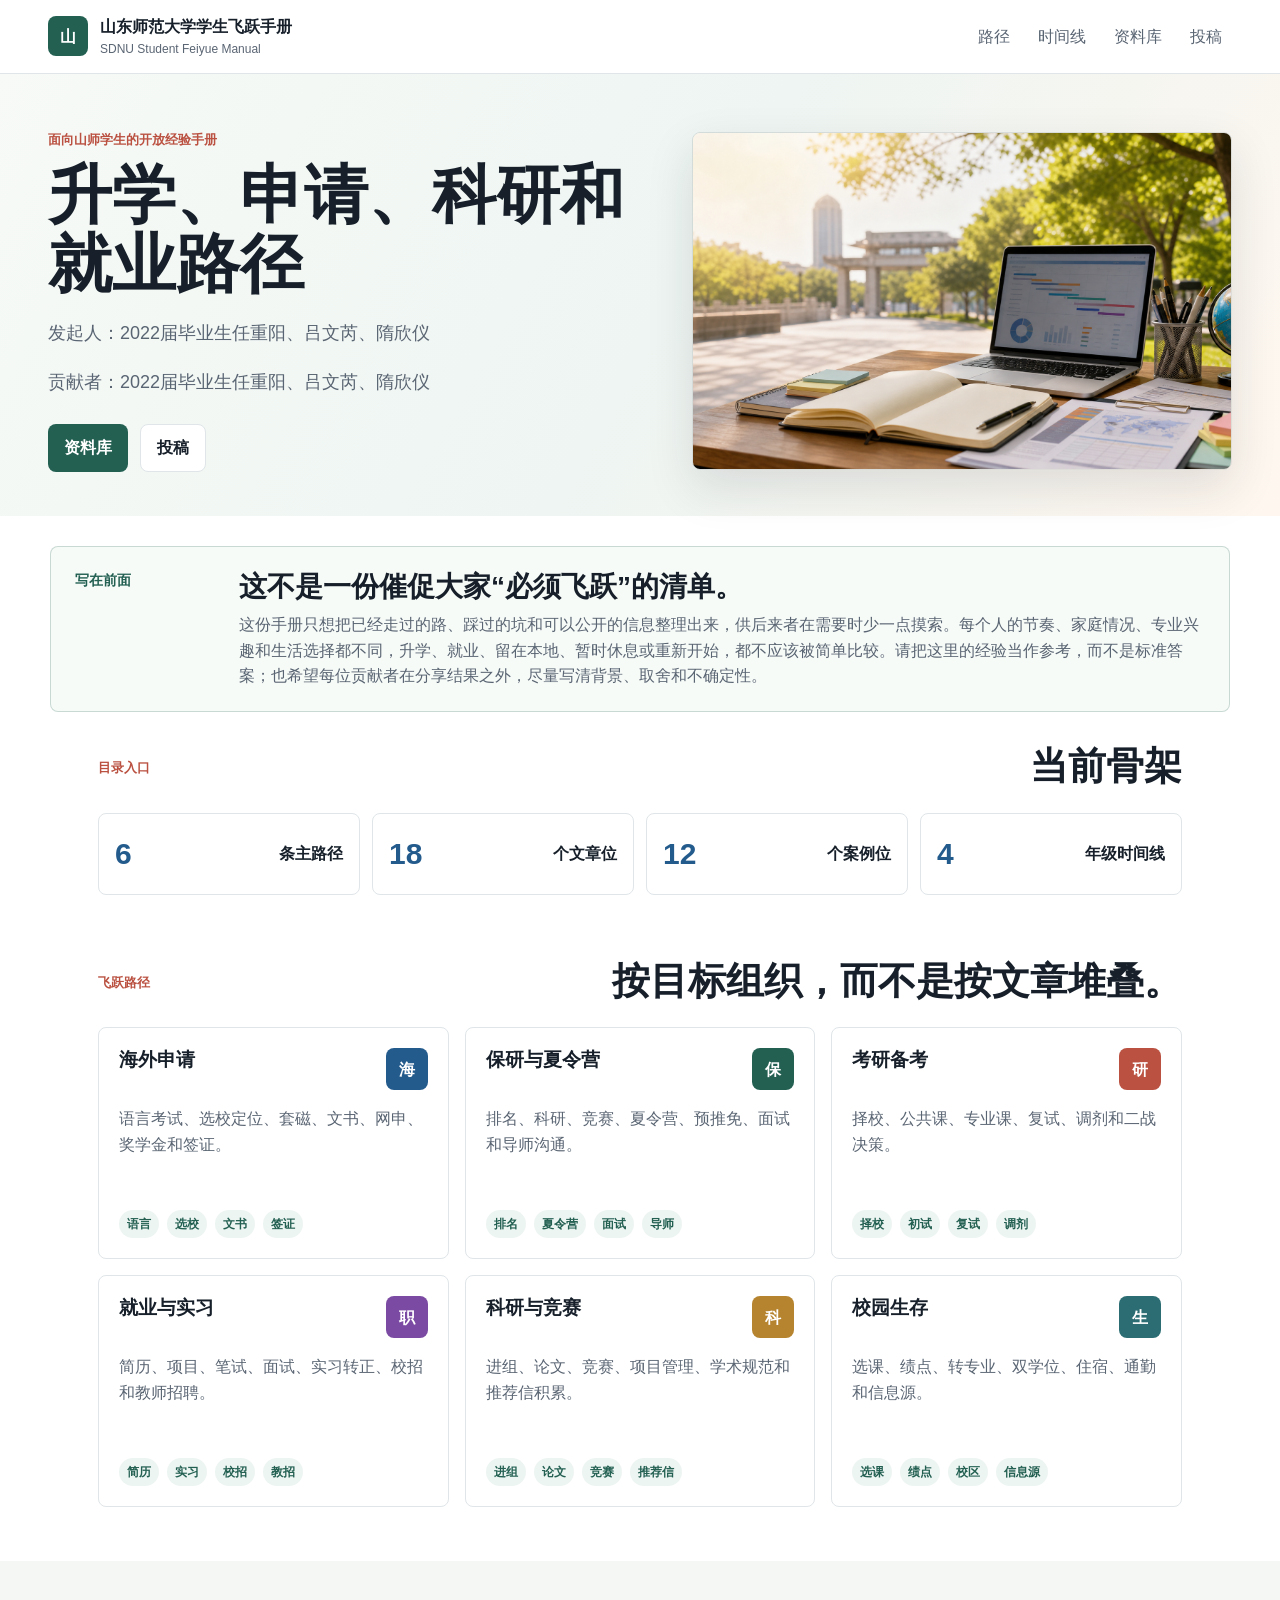
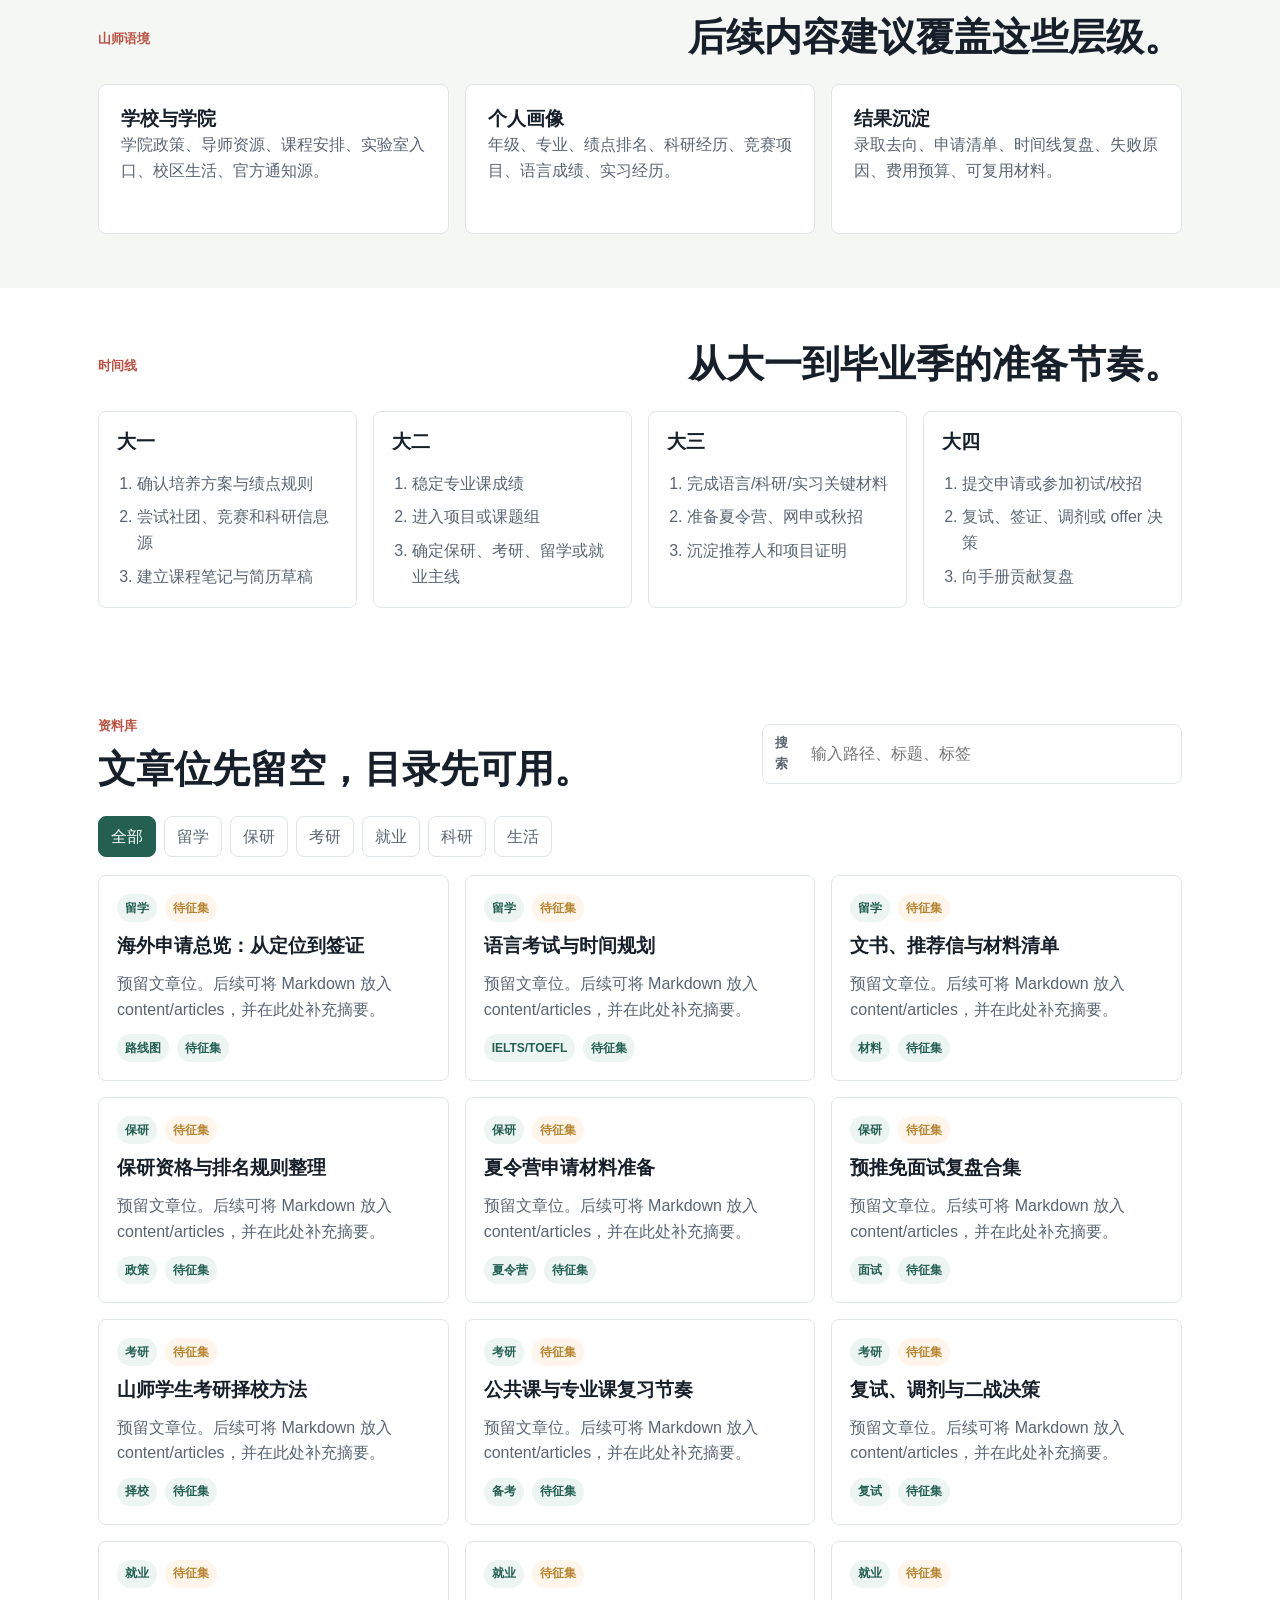
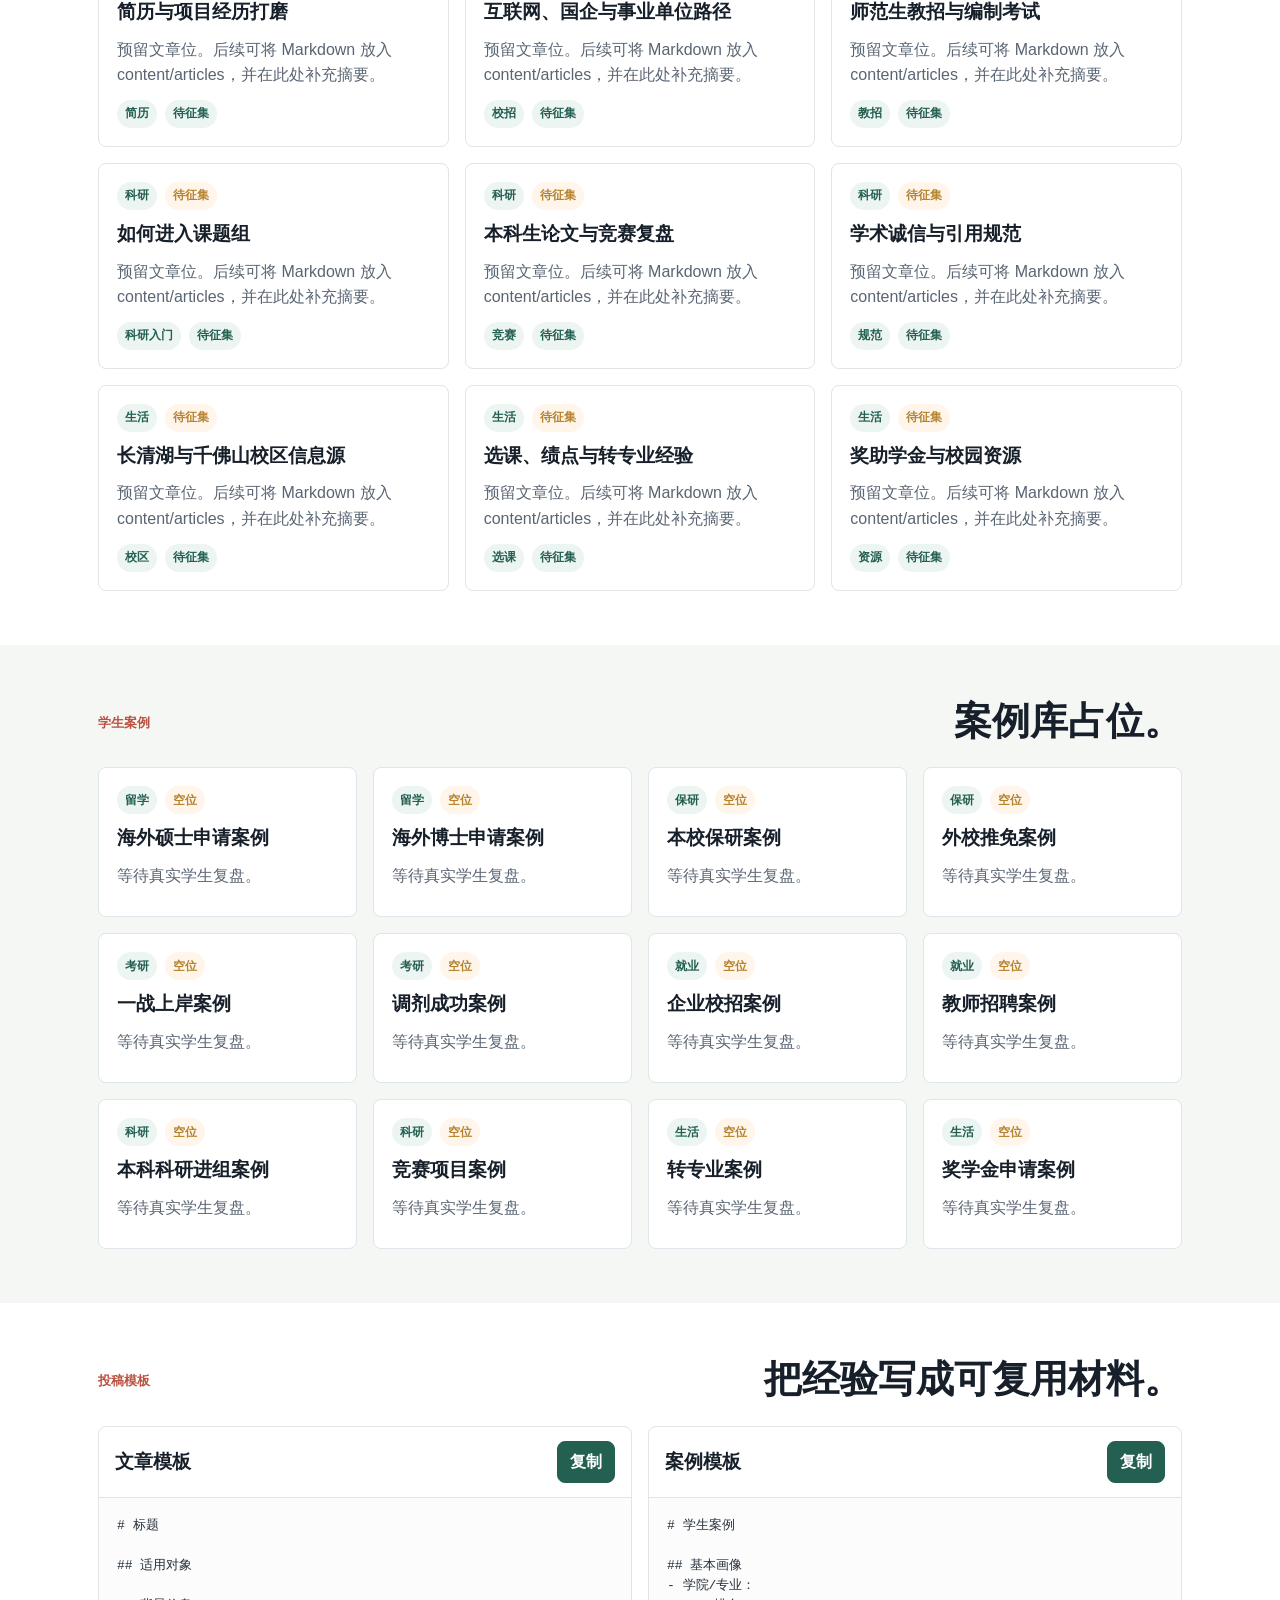
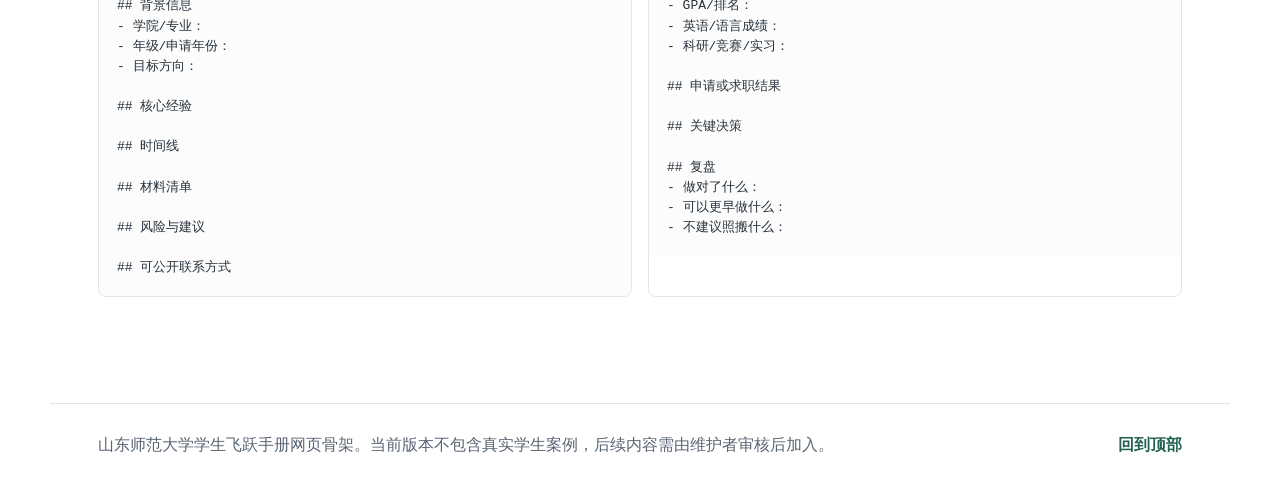
==== index.html @ 23ca15ba "Initial commit" ====
<!doctype html>
<html lang="zh-CN">
  <head>
    <meta charset="utf-8">
    <meta name="viewport" content="width=device-width, initial-scale=1">
    <title>山东师范大学学生飞跃手册</title>
    <meta name="description" content="面向山东师范大学学生的升学、留学、保研、考研、就业与科研经验手册。">
    <link rel="stylesheet" href="./css/styles.css">
  </head>
  <body>
    <header class="site-header">
      <a class="brand" href="#top" aria-label="山东师范大学学生飞跃手册首页">
        <span class="brand-mark" aria-hidden="true">山</span>
        <span>
          <strong>山东师范大学学生飞跃手册</strong>
          <small>SDNU Student Feiyue Manual</small>
        </span>
      </a>
      <nav class="main-nav" aria-label="主导航">
        <a href="#paths">路径</a>
        <a href="#timeline">时间线</a>
        <a href="#library">资料库</a>
        <a href="#contribute">投稿</a>
      </nav>
    </header>

    <main id="top">
      <section class="intro-band" aria-labelledby="intro-title">
        <div class="intro-copy">
          <p class="eyebrow">面向山师学生的开放经验手册</p>
          <h1 id="intro-title">升学、申请、科研和就业路径</h1>
          <p class="intro-text">发起人：2022届毕业生任重阳、吕文芮、隋欣仪</p>
          <p class="intro-text">贡献者：2022届毕业生任重阳、吕文芮、隋欣仪</p>
          <div class="intro-actions" aria-label="快捷入口">
            <a class="primary-action" href="#library">资料库</a>
            <a class="secondary-action" href="#contribute">投稿</a>
          </div>
        </div>
        <figure class="intro-media">
          <img src="./assets/cover.png" alt="桌面上摊开的笔记本、申请材料和电脑时间线。">
        </figure>
      </section>

      <section class="home-note" aria-labelledby="home-note-title">
        <div class="home-note-label">写在前面</div>
        <div>
          <h2 id="home-note-title">这不是一份催促大家“必须飞跃”的清单。</h2>
          <p>这份手册只想把已经走过的路、踩过的坑和可以公开的信息整理出来，供后来者在需要时少一点摸索。每个人的节奏、家庭情况、专业兴趣和生活选择都不同，升学、就业、留在本地、暂时休息或重新开始，都不应该被简单比较。请把这里的经验当作参考，而不是标准答案；也希望每位贡献者在分享结果之外，尽量写清背景、取舍和不确定性。</p>
        </div>
      </section>

      <section class="quick-index" aria-labelledby="quick-title">
        <div class="section-heading">
          <p class="eyebrow">目录入口</p>
          <h2 id="quick-title">当前骨架</h2>
        </div>
        <div class="index-grid">
          <a href="#paths"><span>6</span>条主路径</a>
          <a href="#library"><span>18</span>个文章位</a>
          <a href="#cases"><span>12</span>个案例位</a>
          <a href="#timeline"><span>4</span>年级时间线</a>
        </div>
      </section>

      <section id="paths" class="content-band" aria-labelledby="paths-title">
        <div class="section-heading">
          <p class="eyebrow">飞跃路径</p>
          <h2 id="paths-title">按目标组织，而不是按文章堆叠。</h2>
        </div>
        <div class="path-grid" id="pathGrid"></div>
      </section>

      <section class="content-band muted-band" aria-labelledby="map-title">
        <div class="section-heading">
          <p class="eyebrow">山师语境</p>
          <h2 id="map-title">后续内容建议覆盖这些层级。</h2>
        </div>
        <div class="manual-map">
          <article>
            <h3>学校与学院</h3>
            <p>学院政策、导师资源、课程安排、实验室入口、校区生活、官方通知源。</p>
          </article>
          <article>
            <h3>个人画像</h3>
            <p>年级、专业、绩点排名、科研经历、竞赛项目、语言成绩、实习经历。</p>
          </article>
          <article>
            <h3>结果沉淀</h3>
            <p>录取去向、申请清单、时间线复盘、失败原因、费用预算、可复用材料。</p>
          </article>
        </div>
      </section>

      <section id="timeline" class="content-band" aria-labelledby="timeline-title">
        <div class="section-heading">
          <p class="eyebrow">时间线</p>
          <h2 id="timeline-title">从大一到毕业季的准备节奏。</h2>
        </div>
        <div class="timeline-grid" id="timelineGrid"></div>
      </section>

      <section id="library" class="content-band" aria-labelledby="library-title">
        <div class="section-heading library-heading">
          <div>
            <p class="eyebrow">资料库</p>
            <h2 id="library-title">文章位先留空，目录先可用。</h2>
          </div>
          <label class="search-field">
            <span>搜索</span>
            <input id="searchInput" type="search" placeholder="输入路径、标题、标签" autocomplete="off">
          </label>
        </div>
        <div class="segmented" role="tablist" aria-label="资料筛选">
          <button class="segment is-active" type="button" data-filter="all">全部</button>
          <button class="segment" type="button" data-filter="留学">留学</button>
          <button class="segment" type="button" data-filter="保研">保研</button>
          <button class="segment" type="button" data-filter="考研">考研</button>
          <button class="segment" type="button" data-filter="就业">就业</button>
          <button class="segment" type="button" data-filter="科研">科研</button>
          <button class="segment" type="button" data-filter="生活">生活</button>
        </div>
        <div class="article-grid" id="articleGrid"></div>
      </section>

      <section id="cases" class="content-band muted-band" aria-labelledby="cases-title">
        <div class="section-heading">
          <p class="eyebrow">学生案例</p>
          <h2 id="cases-title">案例库占位。</h2>
        </div>
        <div class="case-grid" id="caseGrid"></div>
      </section>

      <section id="contribute" class="content-band contribute-band" aria-labelledby="contribute-title">
        <div class="section-heading">
          <p class="eyebrow">投稿模板</p>
          <h2 id="contribute-title">把经验写成可复用材料。</h2>
        </div>
        <div class="template-grid">
          <article class="template-panel">
            <div class="template-title">
              <h3>文章模板</h3>
              <button type="button" class="copy-button" data-template="articleTemplate">复制</button>
            </div>
            <pre id="articleTemplate"># 标题

## 适用对象

## 背景信息
- 学院/专业：
- 年级/申请年份：
- 目标方向：

## 核心经验

## 时间线

## 材料清单

## 风险与建议

## 可公开联系方式
</pre>
          </article>
          <article class="template-panel">
            <div class="template-title">
              <h3>案例模板</h3>
              <button type="button" class="copy-button" data-template="caseTemplate">复制</button>
            </div>
            <pre id="caseTemplate"># 学生案例

## 基本画像
- 学院/专业：
- GPA/排名：
- 英语/语言成绩：
- 科研/竞赛/实习：

## 申请或求职结果

## 关键决策

## 复盘
- 做对了什么：
- 可以更早做什么：
- 不建议照搬什么：
</pre>
          </article>
        </div>
        <p class="copy-status" id="copyStatus" role="status" aria-live="polite"></p>
      </section>
    </main>

    <footer class="site-footer">
      <p>山东师范大学学生飞跃手册网页骨架。当前版本不包含真实学生案例，后续内容需由维护者审核后加入。</p>
      <a href="#top">回到顶部</a>
    </footer>

    <script src="./js/main.js"></script>
  </body>
</html>
---- css/styles.css ----
:root {
  --ink: #17202a;
  --muted: #5a6573;
  --line: #dfe5e8;
  --paper: #ffffff;
  --soft: #f5f7f4;
  --mist: #edf5f2;
  --green: #236052;
  --blue: #245b8d;
  --coral: #ba5141;
  --gold: #b6842f;
  --shadow: 0 18px 48px rgba(23, 32, 42, 0.12);
}

* {
  box-sizing: border-box;
}

html {
  scroll-behavior: smooth;
}

body {
  margin: 0;
  color: var(--ink);
  background: var(--paper);
  font-family: -apple-system, BlinkMacSystemFont, "Segoe UI", "Microsoft YaHei", sans-serif;
  line-height: 1.6;
}

a {
  color: inherit;
}

button,
input {
  font: inherit;
}

.site-header {
  position: sticky;
  top: 0;
  z-index: 20;
  display: flex;
  align-items: center;
  justify-content: space-between;
  gap: 24px;
  padding: 14px 48px;
  border-bottom: 1px solid var(--line);
  background: rgba(255, 255, 255, 0.92);
  backdrop-filter: blur(16px);
}

.brand {
  display: inline-flex;
  align-items: center;
  gap: 12px;
  text-decoration: none;
  min-width: 0;
}

.brand-mark {
  display: grid;
  width: 40px;
  height: 40px;
  place-items: center;
  border-radius: 8px;
  background: var(--green);
  color: #fff;
  font-weight: 800;
}

.brand strong,
.brand small {
  display: block;
}

.brand strong {
  font-size: 16px;
  letter-spacing: 0;
  white-space: nowrap;
}

.brand small {
  color: var(--muted);
  font-size: 12px;
}

.main-nav {
  display: flex;
  gap: 8px;
  align-items: center;
}

.main-nav a {
  padding: 8px 10px;
  color: var(--muted);
  text-decoration: none;
  border-radius: 6px;
}

.main-nav a:hover,
.main-nav a:focus-visible {
  color: var(--ink);
  background: var(--mist);
}

.intro-band {
  display: grid;
  grid-template-columns: minmax(0, 0.95fr) minmax(320px, 0.85fr);
  gap: 40px;
  align-items: center;
  padding: 56px 48px 44px;
  background: linear-gradient(120deg, #f7faf7 0%, #eef5f2 52%, #fff7ef 100%);
}

.intro-copy,
.section-heading,
.quick-index,
.content-band,
.site-footer {
  max-width: 1180px;
  margin-inline: auto;
}

.intro-copy {
  width: 100%;
}

.eyebrow {
  margin: 0 0 10px;
  color: var(--coral);
  font-size: 13px;
  font-weight: 800;
  letter-spacing: 0;
}

h1,
h2,
h3,
p {
  overflow-wrap: anywhere;
}

h1 {
  margin: 0;
  max-width: 780px;
  font-size: clamp(34px, 5vw, 64px);
  line-height: 1.08;
  letter-spacing: 0;
}

.intro-text {
  max-width: 720px;
  margin: 20px 0 0;
  color: var(--muted);
  font-size: 18px;
}

.intro-actions {
  display: flex;
  flex-wrap: wrap;
  gap: 12px;
  margin-top: 28px;
}

.primary-action,
.secondary-action {
  display: inline-flex;
  align-items: center;
  min-height: 44px;
  padding: 10px 16px;
  border-radius: 8px;
  text-decoration: none;
  font-weight: 800;
}

.primary-action {
  background: var(--green);
  color: #fff;
}

.secondary-action {
  border: 1px solid var(--line);
  background: #fff;
}

.intro-media {
  margin: 0;
  overflow: hidden;
  border: 1px solid rgba(23, 32, 42, 0.12);
  border-radius: 8px;
  box-shadow: var(--shadow);
  aspect-ratio: 16 / 10;
}

.intro-media img {
  width: 100%;
  height: 100%;
  display: block;
  object-fit: cover;
}

.quick-index {
  padding: 32px 48px 10px;
}

.home-note {
  display: grid;
  grid-template-columns: 140px minmax(0, 1fr);
  gap: 24px;
  max-width: 1180px;
  margin: 30px auto 0;
  padding: 22px 24px;
  border: 1px solid rgba(35, 96, 82, 0.22);
  border-radius: 8px;
  background: #f7fbf8;
}

.home-note-label {
  color: var(--green);
  font-size: 14px;
  font-weight: 900;
}

.home-note h2 {
  margin: 0 0 8px;
  font-size: clamp(20px, 2.2vw, 28px);
  line-height: 1.25;
  letter-spacing: 0;
}

.home-note p {
  margin: 0;
  color: var(--muted);
}

.section-heading {
  display: flex;
  align-items: end;
  justify-content: space-between;
  gap: 24px;
  margin-bottom: 24px;
}

.section-heading h2 {
  margin: 0;
  font-size: clamp(26px, 3vw, 38px);
  line-height: 1.18;
  letter-spacing: 0;
}

.index-grid {
  display: grid;
  grid-template-columns: repeat(4, minmax(0, 1fr));
  gap: 12px;
}

.index-grid a {
  display: flex;
  align-items: center;
  justify-content: space-between;
  min-height: 82px;
  padding: 16px;
  border: 1px solid var(--line);
  border-radius: 8px;
  background: #fff;
  text-decoration: none;
  font-weight: 800;
}

.index-grid span {
  color: var(--blue);
  font-size: 30px;
  line-height: 1;
}

.content-band {
  padding: 54px 48px;
}

.muted-band {
  max-width: none;
  padding-inline: 0;
  background: var(--soft);
}

.muted-band > .section-heading,
.muted-band > .manual-map,
.muted-band > .case-grid {
  max-width: 1180px;
  margin-inline: auto;
  padding-inline: 48px;
}

.path-grid,
.article-grid,
.case-grid,
.timeline-grid,
.manual-map,
.template-grid {
  display: grid;
  gap: 16px;
}

.path-grid {
  grid-template-columns: repeat(3, minmax(0, 1fr));
}

.path-card,
.article-card,
.case-card,
.timeline-card,
.manual-map article,
.template-panel {
  border: 1px solid var(--line);
  border-radius: 8px;
  background: #fff;
}

.path-card {
  min-height: 232px;
  padding: 20px;
  display: flex;
  flex-direction: column;
  gap: 16px;
}

.path-card header {
  display: flex;
  justify-content: space-between;
  gap: 12px;
  align-items: start;
}

.path-icon {
  display: grid;
  width: 42px;
  height: 42px;
  place-items: center;
  border-radius: 8px;
  color: #fff;
  font-weight: 900;
}

.path-card h3,
.article-card h3,
.case-card h3,
.timeline-card h3,
.manual-map h3,
.template-panel h3 {
  margin: 0;
  font-size: 19px;
  line-height: 1.3;
  letter-spacing: 0;
}

.path-card p,
.article-card p,
.case-card p,
.manual-map p {
  margin: 0;
  color: var(--muted);
}

.tag-row {
  display: flex;
  flex-wrap: wrap;
  gap: 8px;
  margin-top: auto;
}

.tag {
  display: inline-flex;
  align-items: center;
  min-height: 28px;
  padding: 3px 8px;
  border-radius: 999px;
  background: var(--mist);
  color: var(--green);
  font-size: 12px;
  font-weight: 800;
}

.manual-map {
  grid-template-columns: repeat(3, minmax(0, 1fr));
}

.manual-map article {
  padding: 22px;
  min-height: 150px;
}

.timeline-grid {
  grid-template-columns: repeat(4, minmax(0, 1fr));
}

.timeline-card {
  padding: 18px;
}

.timeline-card ol {
  margin: 16px 0 0;
  padding-left: 20px;
  color: var(--muted);
}

.timeline-card li + li {
  margin-top: 8px;
}

.library-heading {
  align-items: center;
}

.search-field {
  display: flex;
  align-items: center;
  gap: 10px;
  min-width: min(420px, 100%);
  padding: 8px 12px;
  border: 1px solid var(--line);
  border-radius: 8px;
  background: #fff;
}

.search-field span {
  color: var(--muted);
  font-size: 13px;
  font-weight: 800;
}

.search-field input {
  width: 100%;
  min-width: 0;
  border: 0;
  outline: 0;
}

.segmented {
  display: flex;
  flex-wrap: wrap;
  gap: 8px;
  margin-bottom: 18px;
}

.segment {
  min-height: 36px;
  padding: 7px 12px;
  border: 1px solid var(--line);
  border-radius: 8px;
  background: #fff;
  color: var(--muted);
  cursor: pointer;
}

.segment.is-active,
.segment:hover,
.segment:focus-visible {
  border-color: var(--green);
  background: var(--green);
  color: #fff;
}

.article-grid {
  grid-template-columns: repeat(3, minmax(0, 1fr));
}

.article-card,
.case-card {
  padding: 18px;
  min-height: 184px;
  display: flex;
  flex-direction: column;
  gap: 12px;
}

.article-meta,
.case-meta {
  display: flex;
  flex-wrap: wrap;
  gap: 8px;
}

.status {
  display: inline-flex;
  align-items: center;
  min-height: 26px;
  padding: 2px 8px;
  border-radius: 999px;
  background: #fff5ea;
  color: var(--gold);
  font-size: 12px;
  font-weight: 900;
}

.case-grid {
  grid-template-columns: repeat(4, minmax(0, 1fr));
}

.case-card {
  min-height: 150px;
}

.contribute-band {
  padding-bottom: 70px;
}

.template-grid {
  grid-template-columns: repeat(2, minmax(0, 1fr));
}

.template-panel {
  overflow: hidden;
}

.template-title {
  display: flex;
  align-items: center;
  justify-content: space-between;
  gap: 12px;
  padding: 14px 16px;
  border-bottom: 1px solid var(--line);
}

.copy-button {
  min-height: 36px;
  padding: 7px 12px;
  border: 1px solid var(--green);
  border-radius: 8px;
  background: var(--green);
  color: #fff;
  cursor: pointer;
  font-weight: 800;
}

pre {
  margin: 0;
  padding: 18px;
  overflow: auto;
  background: #fbfcfb;
  color: #27313c;
  font-family: "SFMono-Regular", Consolas, "Liberation Mono", monospace;
  font-size: 13px;
  line-height: 1.55;
  white-space: pre-wrap;
}

.copy-status {
  min-height: 24px;
  margin: 12px 0 0;
  color: var(--green);
  font-weight: 800;
}

.site-footer {
  display: flex;
  align-items: center;
  justify-content: space-between;
  gap: 20px;
  padding: 28px 48px 40px;
  border-top: 1px solid var(--line);
  color: var(--muted);
}

.site-footer p {
  margin: 0;
}

.site-footer a {
  font-weight: 800;
  text-decoration: none;
  color: var(--green);
}

@media (max-width: 980px) {
  .site-header {
    align-items: flex-start;
    flex-direction: column;
    padding: 14px 24px;
  }

  .intro-band {
    grid-template-columns: 1fr;
    padding: 40px 24px 32px;
  }

  .content-band,
  .quick-index,
  .home-note,
  .site-footer {
    padding-inline: 24px;
  }

  .home-note {
    margin-inline: 24px;
  }

  .muted-band > .section-heading,
  .muted-band > .manual-map,
  .muted-band > .case-grid {
    padding-inline: 24px;
  }

  .index-grid,
  .home-note,
  .path-grid,
  .article-grid,
  .case-grid,
  .timeline-grid,
  .manual-map,
  .template-grid {
    grid-template-columns: repeat(2, minmax(0, 1fr));
  }
}

@media (max-width: 640px) {
  .brand strong {
    white-space: normal;
  }

  .main-nav {
    width: 100%;
    justify-content: space-between;
  }

  .section-heading,
  .library-heading,
  .site-footer {
    align-items: stretch;
    flex-direction: column;
  }

  .index-grid,
  .path-grid,
  .article-grid,
  .case-grid,
  .timeline-grid,
  .manual-map,
  .template-grid {
    grid-template-columns: 1fr;
  }

  .intro-actions a {
    width: 100%;
    justify-content: center;
  }
}
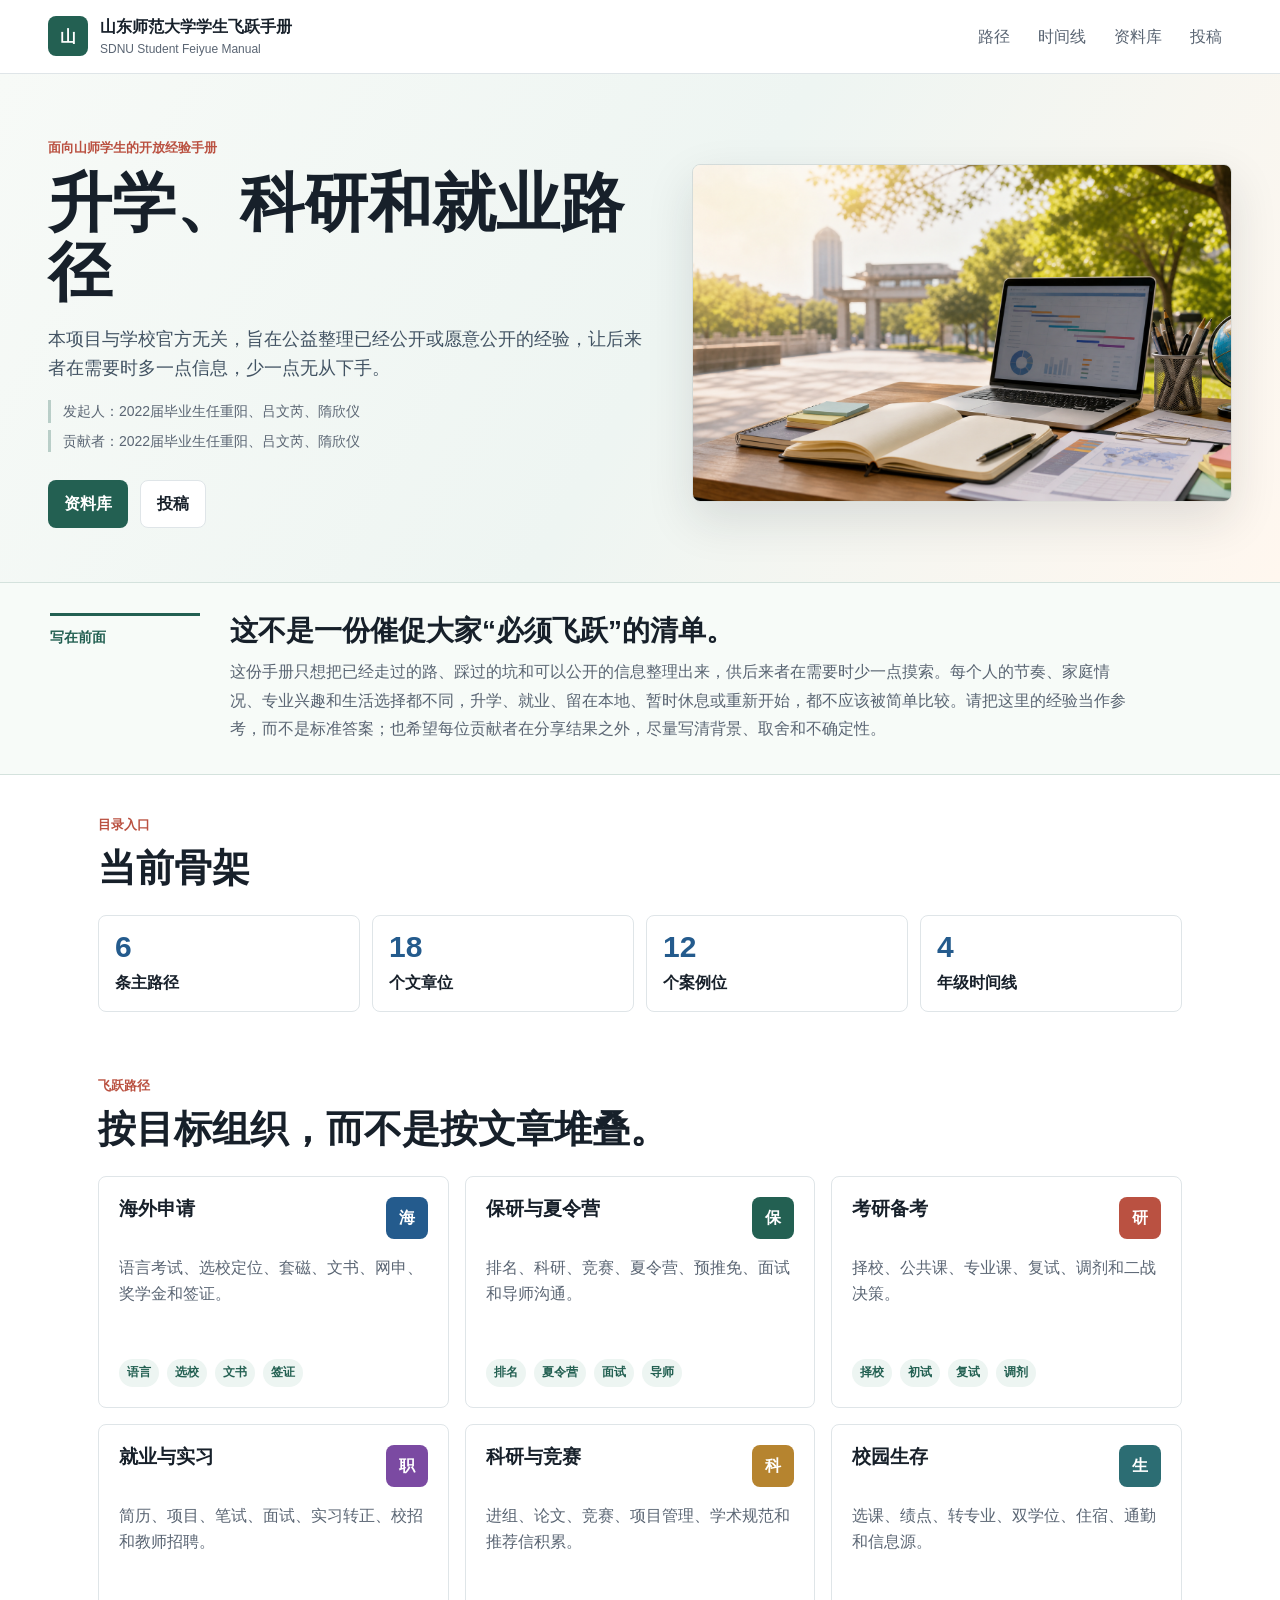
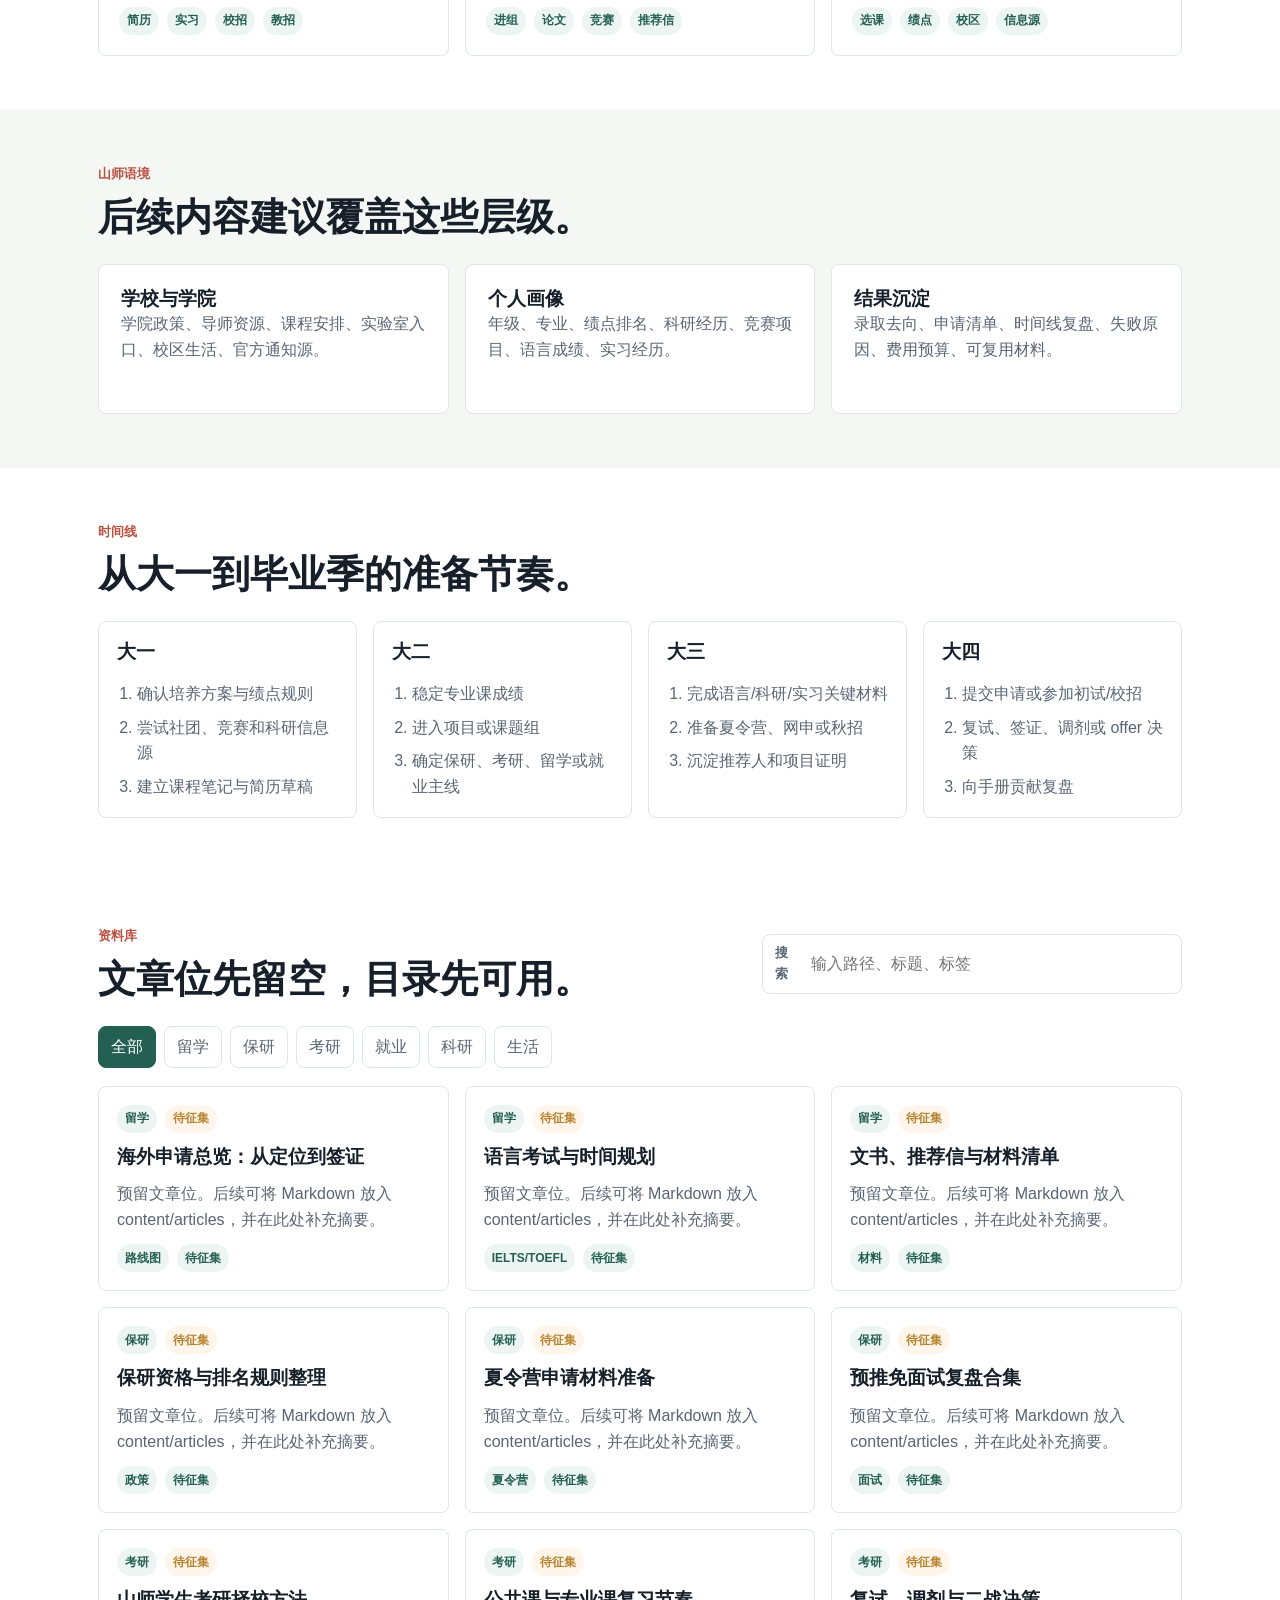
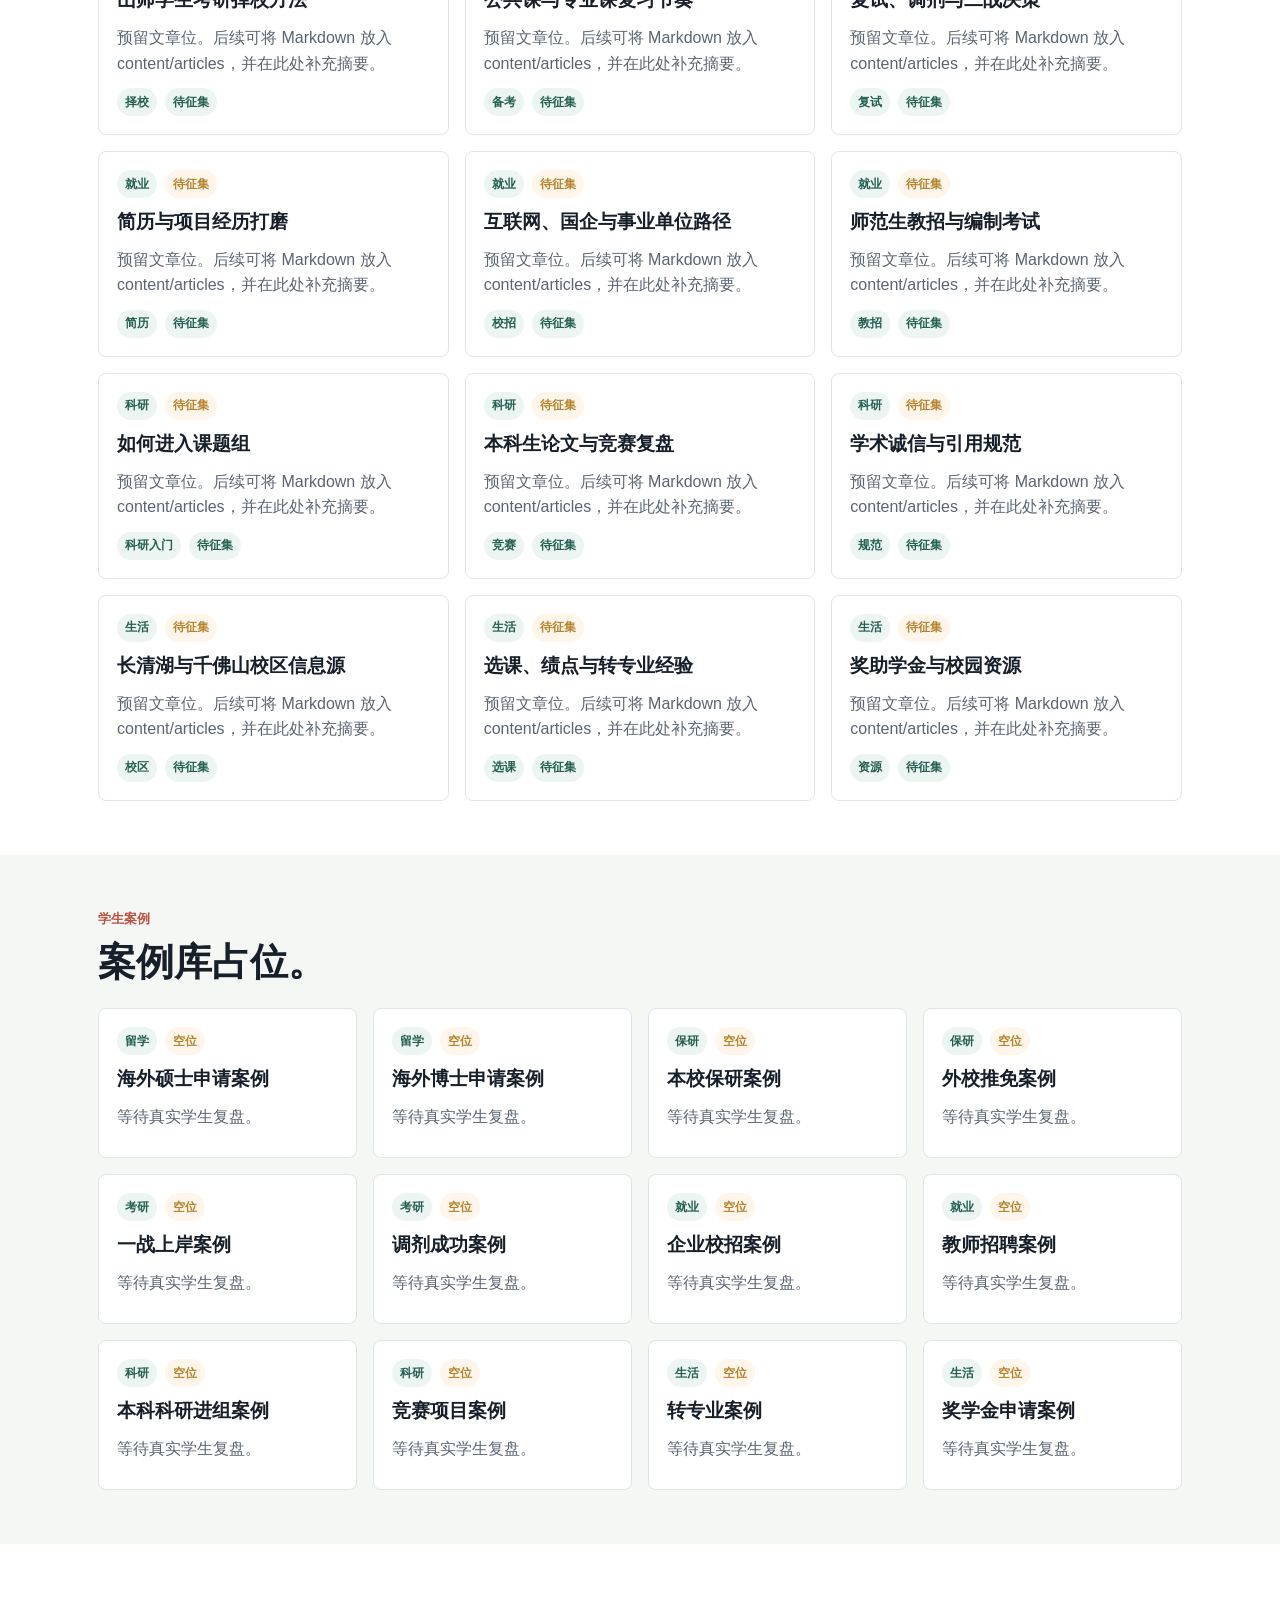
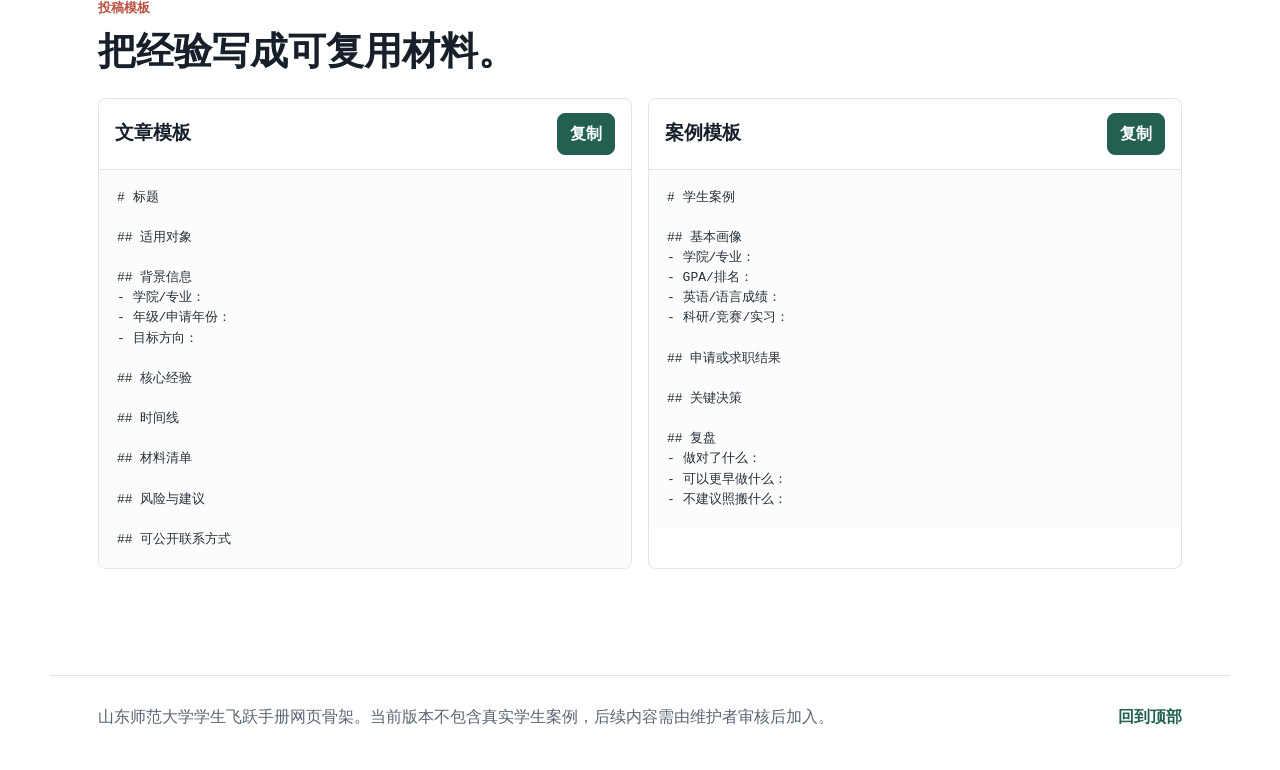
==== commit e133f799: "update homepage" ====
--- a/index.html
+++ b/index.html
@@ -28,9 +28,12 @@
       <section class="intro-band" aria-labelledby="intro-title">
         <div class="intro-copy">
           <p class="eyebrow">面向山师学生的开放经验手册</p>
-          <h1 id="intro-title">升学、申请、科研和就业路径</h1>
-          <p class="intro-text">发起人：2022届毕业生任重阳、吕文芮、隋欣仪</p>
-          <p class="intro-text">贡献者：2022届毕业生任重阳、吕文芮、隋欣仪</p>
+          <h1 id="intro-title">升学、科研和就业路径</h1>
+          <p class="intro-text">本项目与学校官方无关，旨在公益整理已经公开或愿意公开的经验，让后来者在需要时多一点信息，少一点无从下手。</p>
+          <div class="intro-meta" aria-label="项目成员">
+            <span>发起人：2022届毕业生任重阳、吕文芮、隋欣仪</span>
+            <span>贡献者：2022届毕业生任重阳、吕文芮、隋欣仪</span>
+          </div>
           <div class="intro-actions" aria-label="快捷入口">
             <a class="primary-action" href="#library">资料库</a>
             <a class="secondary-action" href="#contribute">投稿</a>
@@ -42,10 +45,12 @@
       </section>
 
       <section class="home-note" aria-labelledby="home-note-title">
-        <div class="home-note-label">写在前面</div>
-        <div>
-          <h2 id="home-note-title">这不是一份催促大家“必须飞跃”的清单。</h2>
-          <p>这份手册只想把已经走过的路、踩过的坑和可以公开的信息整理出来，供后来者在需要时少一点摸索。每个人的节奏、家庭情况、专业兴趣和生活选择都不同，升学、就业、留在本地、暂时休息或重新开始，都不应该被简单比较。请把这里的经验当作参考，而不是标准答案；也希望每位贡献者在分享结果之外，尽量写清背景、取舍和不确定性。</p>
+        <div class="home-note-inner">
+          <div class="home-note-label">写在前面</div>
+          <div class="home-note-copy">
+            <h2 id="home-note-title">这不是一份催促大家“必须飞跃”的清单。</h2>
+            <p>这份手册只想把已经走过的路、踩过的坑和可以公开的信息整理出来，供后来者在需要时少一点摸索。每个人的节奏、家庭情况、专业兴趣和生活选择都不同，升学、就业、留在本地、暂时休息或重新开始，都不应该被简单比较。请把这里的经验当作参考，而不是标准答案；也希望每位贡献者在分享结果之外，尽量写清背景、取舍和不确定性。</p>
+          </div>
         </div>
       </section>
 
--- a/css/styles.css
+++ b/css/styles.css
@@ -94,6 +94,7 @@
 
 .main-nav a {
   padding: 8px 10px;
+  min-width: 0;
   color: var(--muted);
   text-decoration: none;
   border-radius: 6px;
@@ -110,7 +111,7 @@
   grid-template-columns: minmax(0, 0.95fr) minmax(320px, 0.85fr);
   gap: 40px;
   align-items: center;
-  padding: 56px 48px 44px;
+  padding: 64px 48px 54px;
   background: linear-gradient(120deg, #f7faf7 0%, #eef5f2 52%, #fff7ef 100%);
 }
 
@@ -125,6 +126,7 @@
 
 .intro-copy {
   width: 100%;
+  min-width: 0;
 }
 
 .eyebrow {
@@ -151,10 +153,24 @@
 }
 
 .intro-text {
+  max-width: 660px;
+  margin: 18px 0 0;
+  color: #425363;
+  font-size: 18px;
+}
+
+.intro-meta {
+  display: grid;
+  gap: 7px;
   max-width: 720px;
-  margin: 20px 0 0;
-  color: var(--muted);
-  font-size: 18px;
+  margin-top: 18px;
+  color: var(--muted);
+  font-size: 14px;
+}
+
+.intro-meta span {
+  padding-left: 12px;
+  border-left: 3px solid rgba(35, 96, 82, 0.28);
 }
 
 .intro-actions {
@@ -188,6 +204,7 @@
 .intro-media {
   margin: 0;
   overflow: hidden;
+  min-width: 0;
   border: 1px solid rgba(23, 32, 42, 0.12);
   border-radius: 8px;
   box-shadow: var(--shadow);
@@ -202,29 +219,42 @@
 }
 
 .quick-index {
-  padding: 32px 48px 10px;
+  padding: 40px 48px 10px;
 }
 
 .home-note {
+  max-width: none;
+  margin: 0;
+  padding: 30px 48px;
+  border-top: 1px solid rgba(35, 96, 82, 0.16);
+  border-bottom: 1px solid rgba(35, 96, 82, 0.16);
+  background: #f7fbf8;
+}
+
+.home-note-inner {
   display: grid;
-  grid-template-columns: 140px minmax(0, 1fr);
-  gap: 24px;
+  grid-template-columns: 150px minmax(0, 1fr);
+  gap: 30px;
   max-width: 1180px;
-  margin: 30px auto 0;
-  padding: 22px 24px;
-  border: 1px solid rgba(35, 96, 82, 0.22);
-  border-radius: 8px;
-  background: #f7fbf8;
+  min-width: 0;
+  margin: 0 auto;
+  align-items: start;
 }
 
 .home-note-label {
+  padding-top: 10px;
+  border-top: 3px solid var(--green);
   color: var(--green);
   font-size: 14px;
   font-weight: 900;
 }
 
+.home-note-copy {
+  min-width: 0;
+}
+
 .home-note h2 {
-  margin: 0 0 8px;
+  margin: 0 0 10px;
   font-size: clamp(20px, 2.2vw, 28px);
   line-height: 1.25;
   letter-spacing: 0;
@@ -233,13 +263,12 @@
 .home-note p {
   margin: 0;
   color: var(--muted);
+  max-width: 900px;
+  line-height: 1.8;
 }
 
 .section-heading {
-  display: flex;
-  align-items: end;
-  justify-content: space-between;
-  gap: 24px;
+  display: block;
   margin-bottom: 24px;
 }
 
@@ -248,6 +277,13 @@
   font-size: clamp(26px, 3vw, 38px);
   line-height: 1.18;
   letter-spacing: 0;
+}
+
+.library-heading {
+  display: flex;
+  align-items: center;
+  justify-content: space-between;
+  gap: 24px;
 }
 
 .index-grid {
@@ -258,8 +294,10 @@
 
 .index-grid a {
   display: flex;
-  align-items: center;
-  justify-content: space-between;
+  flex-direction: column;
+  align-items: flex-start;
+  justify-content: center;
+  gap: 8px;
   min-height: 82px;
   padding: 16px;
   border: 1px solid var(--line);
@@ -593,7 +631,7 @@
   }
 
   .home-note {
-    margin-inline: 24px;
+    margin-inline: 0;
   }
 
   .muted-band > .section-heading,
@@ -603,7 +641,6 @@
   }
 
   .index-grid,
-  .home-note,
   .path-grid,
   .article-grid,
   .case-grid,
@@ -620,8 +657,31 @@
   }
 
   .main-nav {
+    display: grid;
+    grid-template-columns: repeat(2, minmax(0, 1fr));
     width: 100%;
-    justify-content: space-between;
+    gap: 4px;
+  }
+
+  .main-nav a {
+    padding: 8px 4px;
+    text-align: center;
+  }
+
+  h1 {
+    max-width: 8em;
+    font-size: 34px;
+    line-height: 1.12;
+  }
+
+  .intro-text {
+    max-width: 19em;
+    font-size: 16px;
+  }
+
+  .intro-meta {
+    max-width: 100%;
+    font-size: 13px;
   }
 
   .section-heading,
@@ -641,6 +701,19 @@
     grid-template-columns: 1fr;
   }
 
+  .home-note-inner {
+    grid-template-columns: 1fr;
+    gap: 14px;
+  }
+
+  .home-note-label {
+    max-width: 112px;
+  }
+
+  .home-note-copy {
+    max-width: 19em;
+  }
+
   .intro-actions a {
     width: 100%;
     justify-content: center;
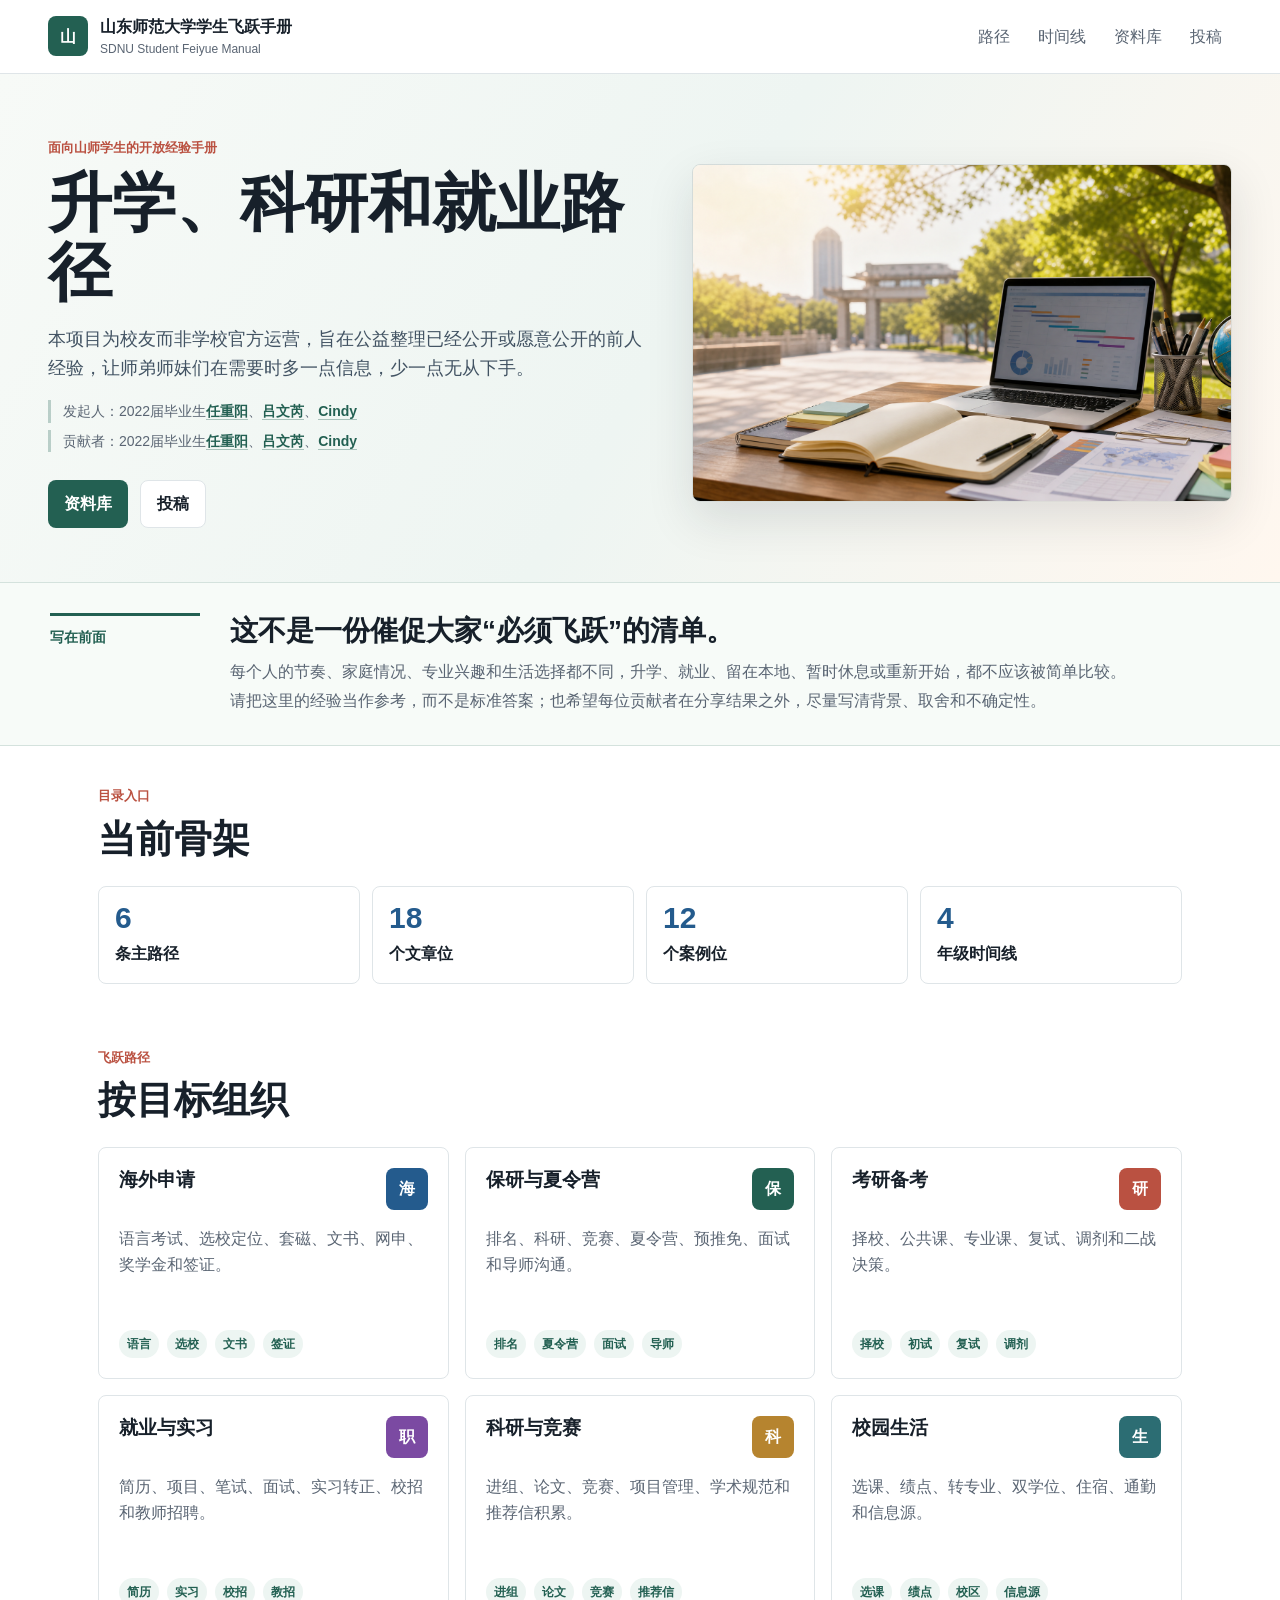
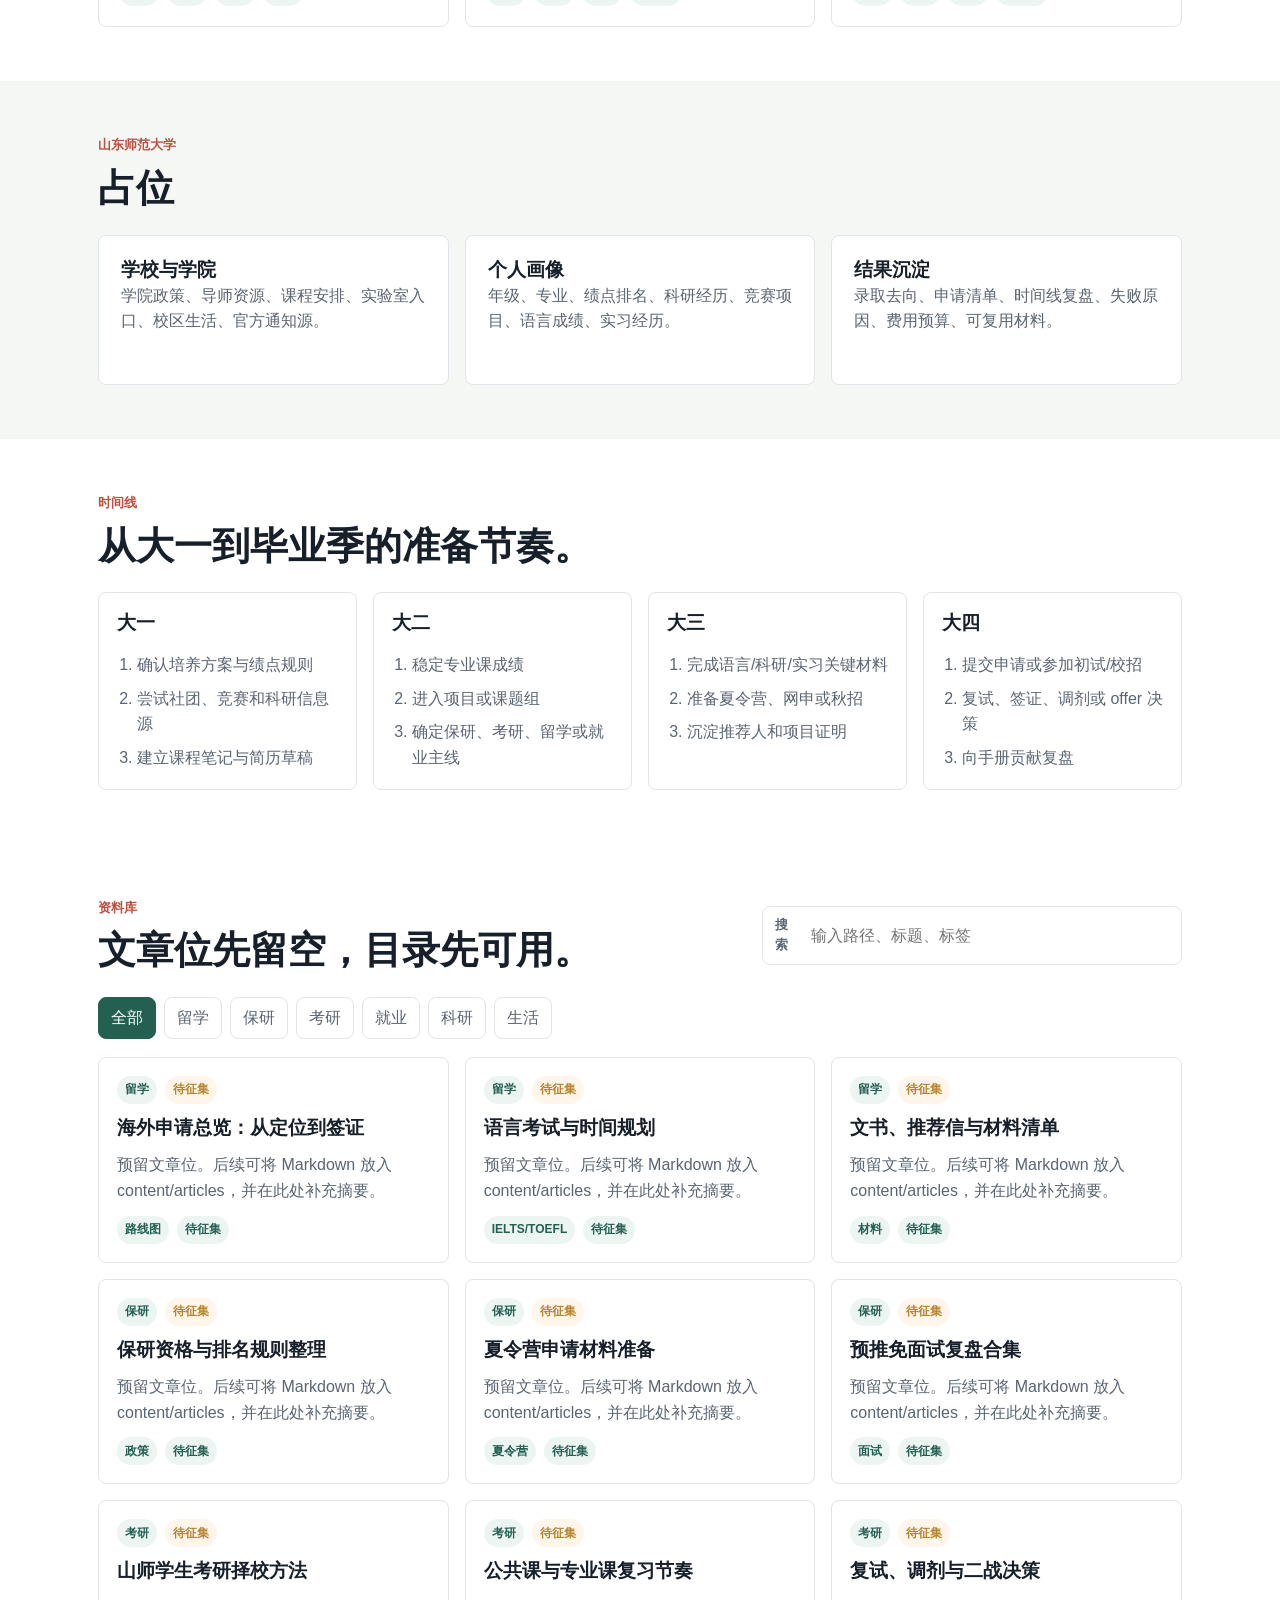
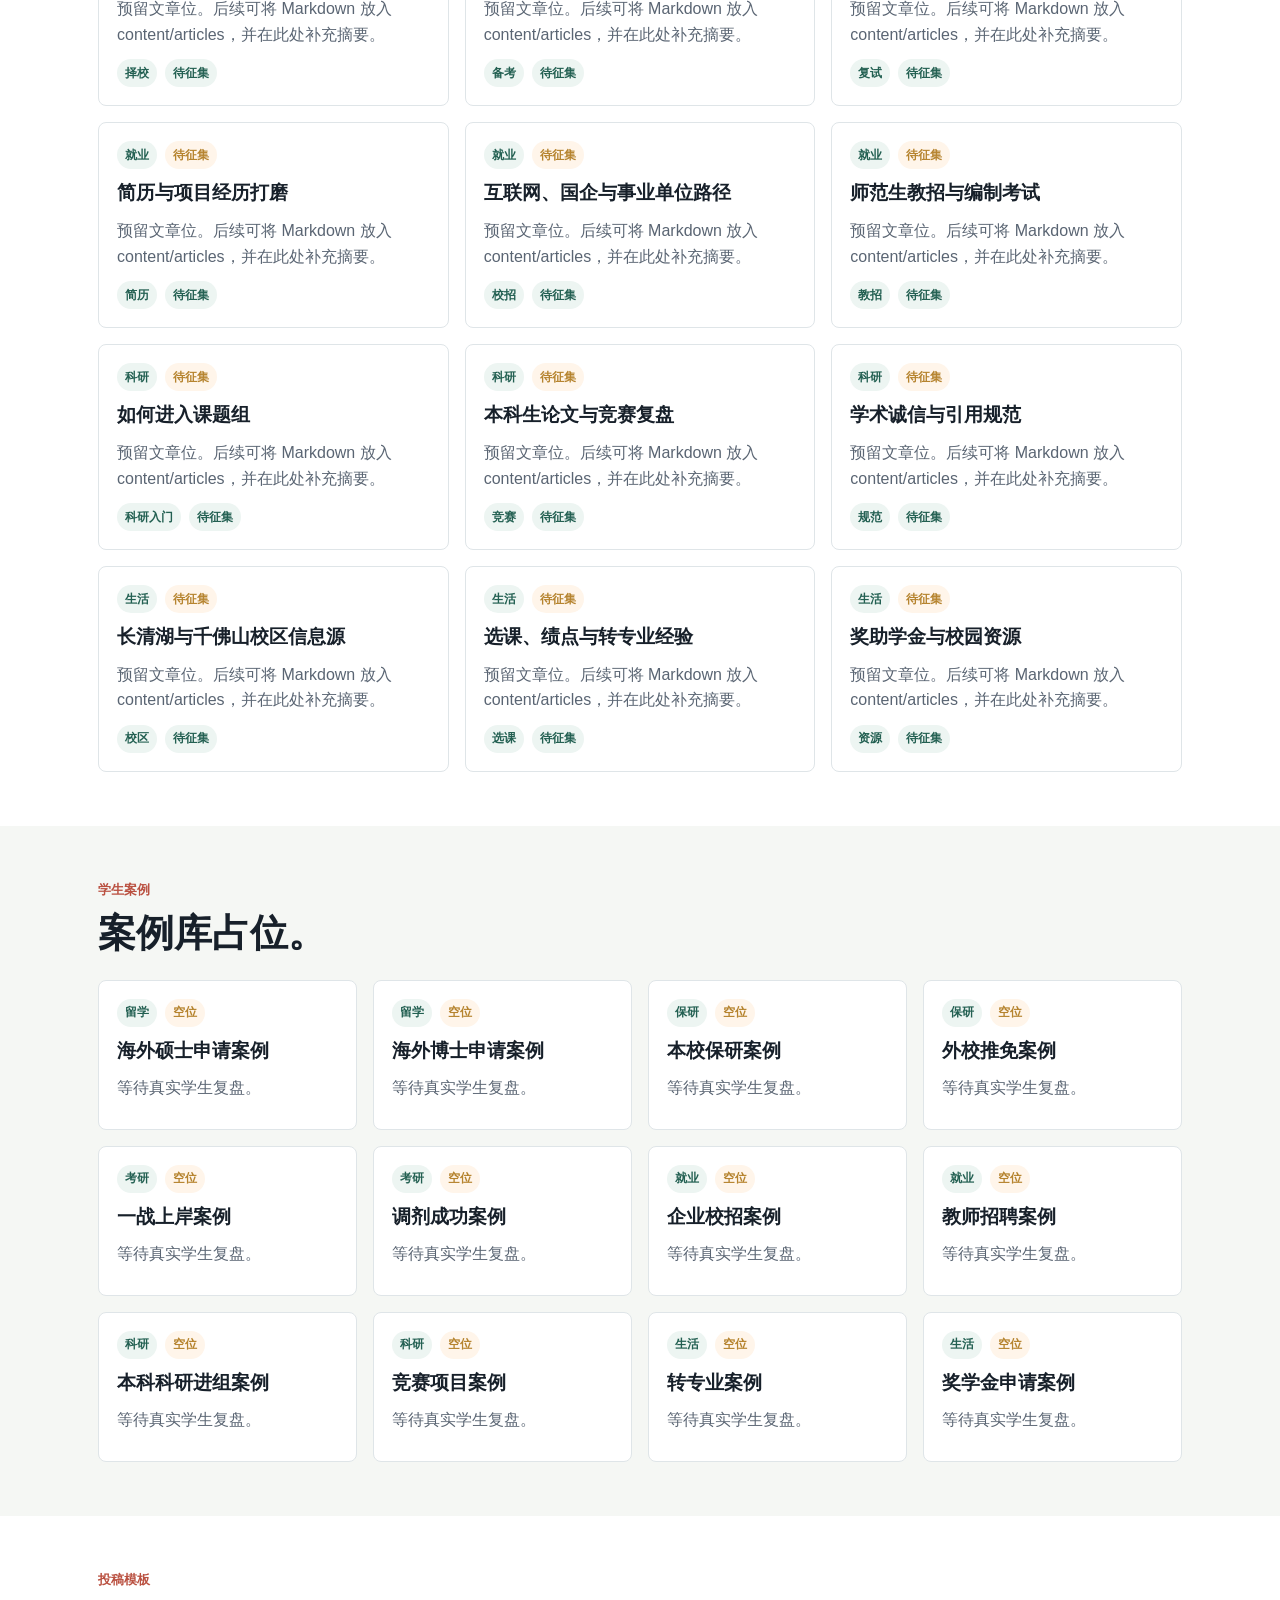
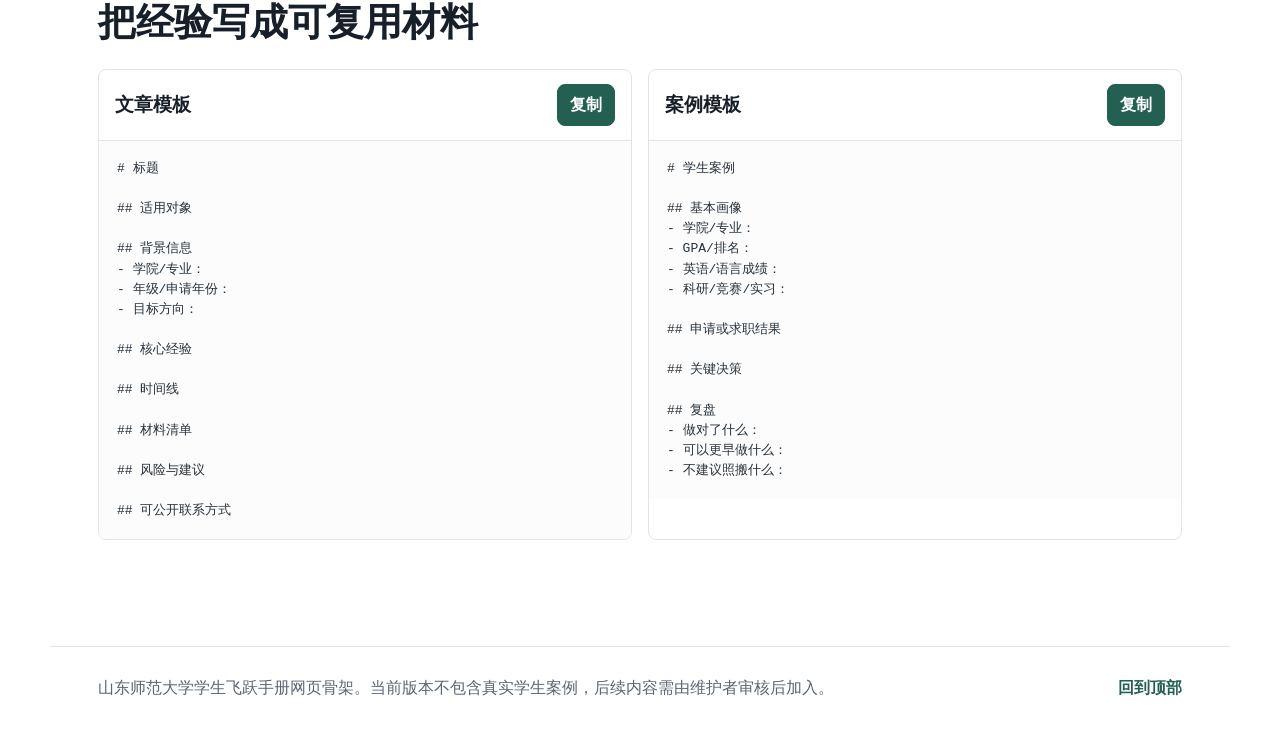
==== commit 1c30ab10: "Update profile" ====
--- a/index.html
+++ b/index.html
@@ -29,10 +29,10 @@
         <div class="intro-copy">
           <p class="eyebrow">面向山师学生的开放经验手册</p>
           <h1 id="intro-title">升学、科研和就业路径</h1>
-          <p class="intro-text">本项目与学校官方无关，旨在公益整理已经公开或愿意公开的经验，让后来者在需要时多一点信息，少一点无从下手。</p>
+          <p class="intro-text">本项目为校友而非学校官方运营，旨在公益整理已经公开或愿意公开的前人经验，让师弟师妹们在需要时多一点信息，少一点无从下手。</p>
           <div class="intro-meta" aria-label="项目成员">
-            <span>发起人：2022届毕业生任重阳、吕文芮、隋欣仪</span>
-            <span>贡献者：2022届毕业生任重阳、吕文芮、隋欣仪</span>
+            <span>发起人：2022届毕业生<a class="contributor-link" href="./contributors/ren-zhongyang.html">任重阳</a>、<a class="contributor-link" href="./contributors/lu-wenrui.html">吕文芮</a>、<a class="contributor-link" href="./contributors/cindy.html">Cindy</a></span>
+            <span>贡献者：2022届毕业生<a class="contributor-link" href="./contributors/ren-zhongyang.html">任重阳</a>、<a class="contributor-link" href="./contributors/lu-wenrui.html">吕文芮</a>、<a class="contributor-link" href="./contributors/cindy.html">Cindy</a></span>
           </div>
           <div class="intro-actions" aria-label="快捷入口">
             <a class="primary-action" href="#library">资料库</a>
@@ -49,7 +49,7 @@
           <div class="home-note-label">写在前面</div>
           <div class="home-note-copy">
             <h2 id="home-note-title">这不是一份催促大家“必须飞跃”的清单。</h2>
-            <p>这份手册只想把已经走过的路、踩过的坑和可以公开的信息整理出来，供后来者在需要时少一点摸索。每个人的节奏、家庭情况、专业兴趣和生活选择都不同，升学、就业、留在本地、暂时休息或重新开始，都不应该被简单比较。请把这里的经验当作参考，而不是标准答案；也希望每位贡献者在分享结果之外，尽量写清背景、取舍和不确定性。</p>
+            <p>每个人的节奏、家庭情况、专业兴趣和生活选择都不同，升学、就业、留在本地、暂时休息或重新开始，都不应该被简单比较。请把这里的经验当作参考，而不是标准答案；也希望每位贡献者在分享结果之外，尽量写清背景、取舍和不确定性。</p>
           </div>
         </div>
       </section>
@@ -70,15 +70,15 @@
       <section id="paths" class="content-band" aria-labelledby="paths-title">
         <div class="section-heading">
           <p class="eyebrow">飞跃路径</p>
-          <h2 id="paths-title">按目标组织，而不是按文章堆叠。</h2>
+          <h2 id="paths-title">按目标组织</h2>
         </div>
         <div class="path-grid" id="pathGrid"></div>
       </section>
 
       <section class="content-band muted-band" aria-labelledby="map-title">
         <div class="section-heading">
-          <p class="eyebrow">山师语境</p>
-          <h2 id="map-title">后续内容建议覆盖这些层级。</h2>
+          <p class="eyebrow">山东师范大学</p>
+          <h2 id="map-title">占位</h2>
         </div>
         <div class="manual-map">
           <article>
@@ -138,7 +138,7 @@
       <section id="contribute" class="content-band contribute-band" aria-labelledby="contribute-title">
         <div class="section-heading">
           <p class="eyebrow">投稿模板</p>
-          <h2 id="contribute-title">把经验写成可复用材料。</h2>
+          <h2 id="contribute-title">把经验写成可复用材料</h2>
         </div>
         <div class="template-grid">
           <article class="template-panel">
--- a/css/styles.css
+++ b/css/styles.css
@@ -173,6 +173,19 @@
   border-left: 3px solid rgba(35, 96, 82, 0.28);
 }
 
+.contributor-link {
+  color: var(--green);
+  font-weight: 800;
+  text-decoration: none;
+  border-bottom: 1px solid rgba(35, 96, 82, 0.35);
+}
+
+.contributor-link:hover,
+.contributor-link:focus-visible {
+  color: var(--blue);
+  border-bottom-color: var(--blue);
+}
+
 .intro-actions {
   display: flex;
   flex-wrap: wrap;
@@ -591,6 +604,112 @@
   font-weight: 800;
 }
 
+.profile-main {
+  max-width: 1080px;
+  margin: 0 auto;
+  padding: 56px 48px 72px;
+}
+
+.profile-hero {
+  display: grid;
+  grid-template-columns: 118px minmax(0, 1fr);
+  gap: 28px;
+  align-items: start;
+  padding: 34px;
+  border: 1px solid rgba(35, 96, 82, 0.18);
+  border-radius: 8px;
+  background: linear-gradient(120deg, #f7faf7 0%, #eef5f2 58%, #fff7ef 100%);
+}
+
+.profile-avatar {
+  display: grid;
+  width: 104px;
+  height: 104px;
+  place-items: center;
+  border-radius: 8px;
+  background: var(--green);
+  color: #fff;
+  font-size: 44px;
+  font-weight: 900;
+  line-height: 1;
+}
+
+.profile-intro {
+  min-width: 0;
+}
+
+.profile-intro h1 {
+  margin: 0;
+  font-size: clamp(38px, 5vw, 58px);
+}
+
+.profile-subtitle {
+  margin: 10px 0 0;
+  color: var(--green);
+  font-weight: 800;
+}
+
+.profile-note {
+  max-width: 760px;
+  margin: 16px 0 0;
+  color: var(--muted);
+}
+
+.profile-actions {
+  display: flex;
+  flex-wrap: wrap;
+  gap: 12px;
+  align-items: center;
+  margin-top: 24px;
+}
+
+.profile-pill {
+  display: inline-flex;
+  align-items: center;
+  min-height: 42px;
+  padding: 9px 13px;
+  border: 1px solid var(--line);
+  border-radius: 8px;
+  background: #fff;
+  color: var(--muted);
+  font-weight: 800;
+}
+
+.profile-grid {
+  display: grid;
+  grid-template-columns: repeat(2, minmax(0, 1fr));
+  gap: 16px;
+  margin-top: 18px;
+}
+
+.profile-section {
+  min-height: 190px;
+  padding: 22px;
+  border: 1px solid var(--line);
+  border-radius: 8px;
+  background: #fff;
+}
+
+.profile-section h2 {
+  margin: 0 0 14px;
+  font-size: 22px;
+  line-height: 1.25;
+}
+
+.profile-section p,
+.profile-list {
+  color: var(--muted);
+}
+
+.profile-list {
+  margin: 0;
+  padding-left: 20px;
+}
+
+.profile-list li + li {
+  margin-top: 8px;
+}
+
 .site-footer {
   display: flex;
   align-items: center;
@@ -626,6 +745,7 @@
   .content-band,
   .quick-index,
   .home-note,
+  .profile-main,
   .site-footer {
     padding-inline: 24px;
   }
@@ -646,6 +766,7 @@
   .case-grid,
   .timeline-grid,
   .manual-map,
+  .profile-grid,
   .template-grid {
     grid-template-columns: repeat(2, minmax(0, 1fr));
   }
@@ -697,8 +818,37 @@
   .case-grid,
   .timeline-grid,
   .manual-map,
+  .profile-grid,
   .template-grid {
     grid-template-columns: 1fr;
+  }
+
+  .profile-main {
+    padding-top: 34px;
+    padding-bottom: 48px;
+  }
+
+  .profile-hero {
+    grid-template-columns: 1fr;
+    gap: 18px;
+    padding: 24px;
+  }
+
+  .profile-avatar {
+    width: 82px;
+    height: 82px;
+    font-size: 34px;
+  }
+
+  .profile-intro h1 {
+    max-width: none;
+    font-size: 40px;
+  }
+
+  .profile-actions .primary-action,
+  .profile-pill {
+    width: 100%;
+    justify-content: center;
   }
 
   .home-note-inner {
